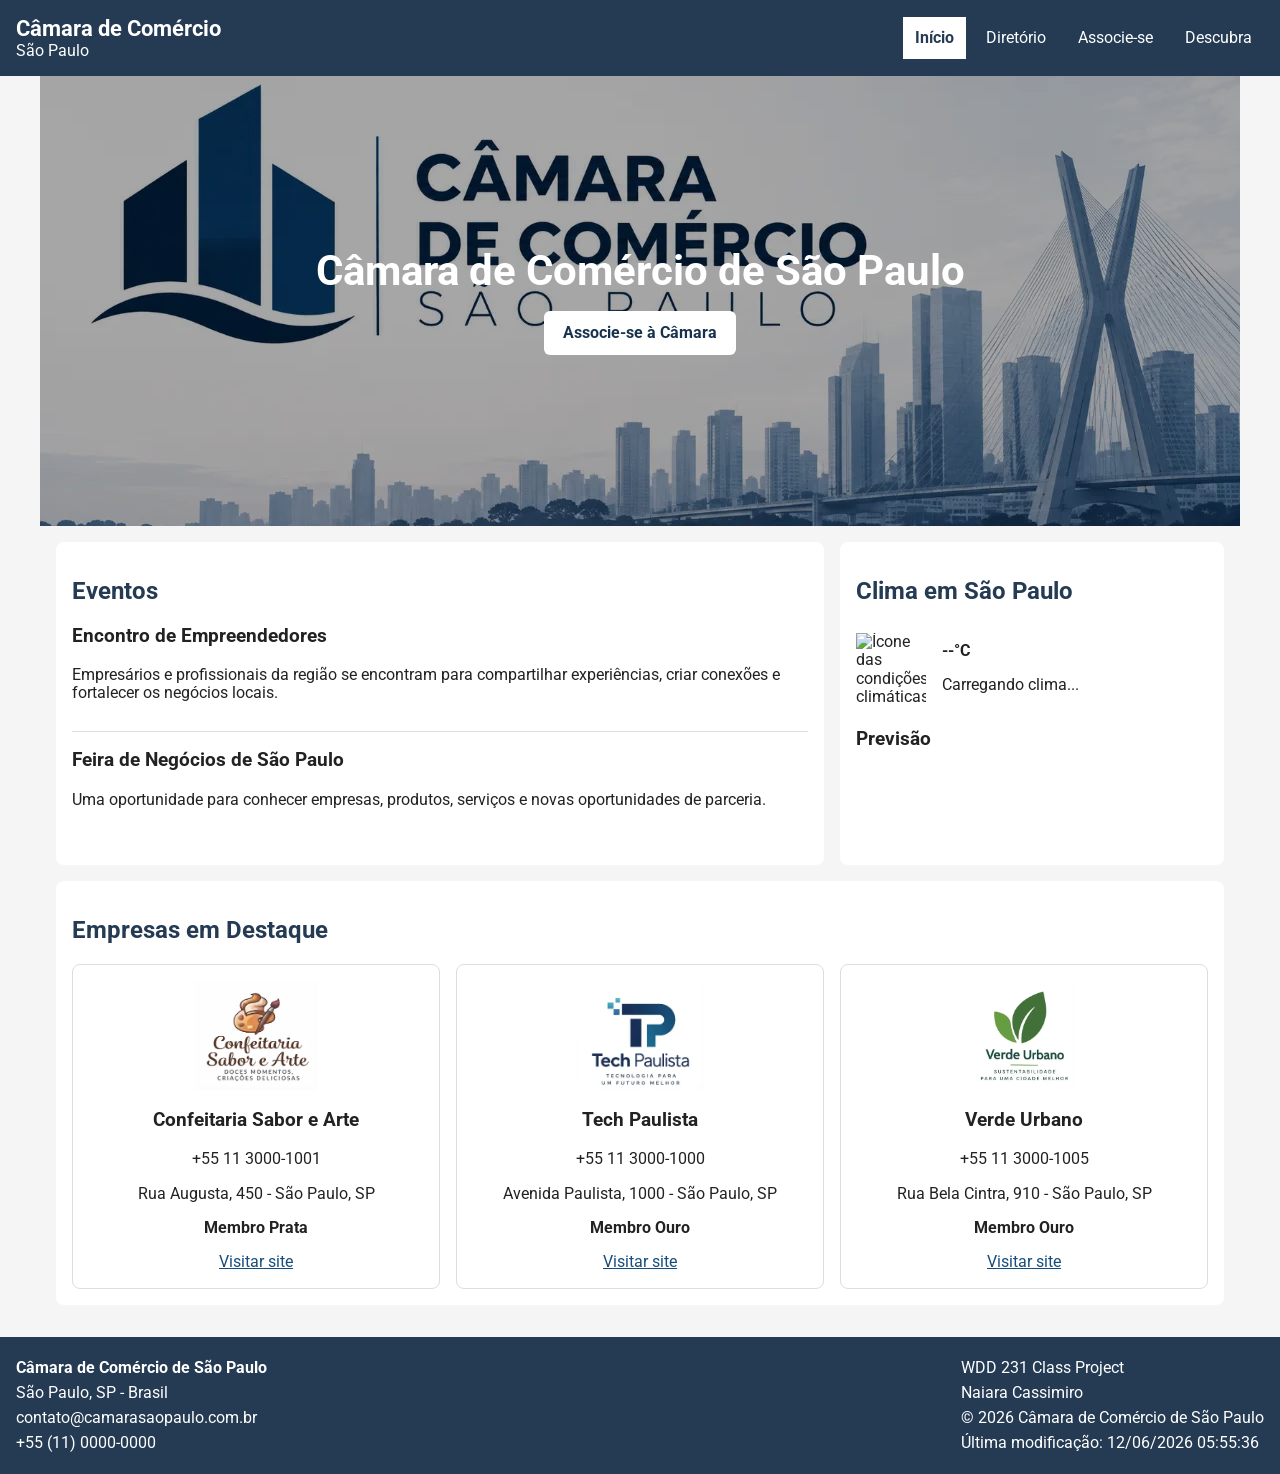
==== camara/index.html @ 370d9447 "Semana 03" ====
<!DOCTYPE html>
<html lang="pt-BR">

<head>
    <meta charset="UTF-8">
    <meta name="viewport" content="width=device-width, initial-scale=1.0">

    <title>Câmara de Comércio de São Paulo</title>

    <meta name="description"
        content="Página inicial da Câmara de Comércio de São Paulo com informações sobre empresas, eventos, clima e oportunidades para a comunidade.">

    <meta name="author" content="Naiara Cassimiro">

    <!-- Favicon -->
    <link rel="icon" href="favicon.ico">

    <!-- Google Fonts -->
    <link rel="preconnect" href="https://fonts.googleapis.com">
    <link rel="preconnect" href="https://fonts.gstatic.com" crossorigin>
    <link href="https://fonts.googleapis.com/css2?family=Roboto:wght@400;500;700&display=swap" rel="stylesheet">

    <!-- CSS -->
    <link rel="stylesheet" href="../estilos/normalize.css">
    <link rel="stylesheet" href="estilos/home.css">

    <!-- Open Graph -->
    <meta property="og:title" content="Câmara de Comércio de São Paulo">
    <meta property="og:description"
        content="Conheça empresas, eventos e oportunidades da Câmara de Comércio de São Paulo.">
    <meta property="og:type" content="website">
    <meta property="og:image" content="https://naiara-cassimiro.github.io/wdd231/camara/imagens/chamber-social.webp">
    <meta property="og:url" content="https://naiara-cassimiro.github.io/wdd231/camara/index.html">

    <!-- JavaScript -->
    <script src="scripts/navigation.js" defer></script>
    <script src="scripts/date.js" defer></script>
    <script src="scripts/home.js" type="module"></script>
</head>

<body>

    <header>
        <div class="brand">
            <span class="brand-name">Câmara de Comércio</span>
            <span class="brand-city">São Paulo</span>
        </div>

        <button id="menu" aria-label="Abrir menu de navegação"></button>

        <nav id="navigation">
            <ul>
                <li>
                    <a href="index.html" class="active">Início</a>
                </li>
                <li>
                    <a href="diretorio.html">Diretório</a>
                </li>
                <li>
                    <a href="join.html">Associe-se</a>
                </li>
                <li>
                    <a href="discover.html">Descubra</a>
                </li>
            </ul>
        </nav>
    </header>

    <main>

        <!-- HERO -->
        <section class="hero">

            <img src="imagens/chamber-social.webp" alt="Câmara de Comércio de São Paulo">

            <div class="hero-content">
                <h1>Câmara de Comércio de São Paulo</h1>

                <a href="join.html" class="cta-button">
                    Associe-se à Câmara
                </a>
            </div>

        </section>

        <!-- EVENTOS E CLIMA -->
        <section class="home-content">

            <!-- EVENTOS -->
            <section class="events">

                <h2>Eventos</h2>

                <article>
                    <h3>Encontro de Empreendedores</h3>

                    <p>
                        Empresários e profissionais da região se encontram
                        para compartilhar experiências, criar conexões e
                        fortalecer os negócios locais.
                    </p>
                </article>

                <article>
                    <h3>Feira de Negócios de São Paulo</h3>

                    <p>
                        Uma oportunidade para conhecer empresas, produtos,
                        serviços e novas oportunidades de parceria.
                    </p>
                </article>

            </section>

            <!-- CLIMA -->
            <section class="weather">

                <h2>Clima em São Paulo</h2>

                <div class="current-weather">

                    <img id="weather-icon" src="https://openweathermap.org/img/wn/01d@2x.png"
                        alt="Ícone das condições climáticas" width="70" height="70">

                    <div>
                        <p>
                            <strong>
                                <span id="current-temp">--</span>°C
                            </strong>
                        </p>

                        <p id="weather-description">
                            Carregando clima...
                        </p>
                    </div>

                </div>

                <div class="forecast">

                    <h3>Previsão</h3>

                    <div id="forecast-container">
                    </div>

                </div>

            </section>

        </section>

        <!-- EMPRESAS EM DESTAQUE -->
        <section class="spotlights">

            <h2>Empresas em Destaque</h2>

            <div id="spotlight-container">
            </div>

        </section>

    </main>

    <footer>

        <div class="contact-info">
            <p>
                <strong>Câmara de Comércio de São Paulo</strong>
            </p>

            <p>São Paulo, SP - Brasil</p>

            <p>contato@camarasaopaulo.com.br</p>

            <p>+55 (11) 0000-0000</p>
        </div>

        <div class="developer-info">

            <p>WDD 231 Class Project</p>

            <p>Naiara Cassimiro</p>

            <p>
                &copy;
                <span id="currentyear"></span>
                Câmara de Comércio de São Paulo
            </p>

            <p id="lastModified"></p>

        </div>

    </footer>

</body>

</html>
---- camara/estilos/home.css ----
* {
    box-sizing: border-box;
}

body {
    margin: 0;
    font-family: "Roboto", sans-serif;
    background-color: #f5f5f5;
    color: #222;
}

/* HEADER */

header {
    background-color: #243b53;
    color: white;
    padding: 1rem;
}

.brand {
    display: flex;
    flex-direction: column;
}

.brand-name {
    font-size: 1.4rem;
    font-weight: 700;
}

.brand-city {
    font-size: 1rem;
}

#menu {
    background: none;
    border: none;
    color: white;
    font-size: 2rem;
    cursor: pointer;
}

#menu::before {
    content: "☰";
}

#menu.open::before {
    content: "✕";
}

#navigation {
    display: none;
}

#navigation.open {
    display: block;
}

#navigation ul {
    list-style: none;
    padding: 0;
    margin: 1rem 0 0;
}

#navigation a {
    display: block;
    color: white;
    text-decoration: none;
    padding: 0.75rem;
}

/* Wayfinding */
#navigation a.active {
    background-color: white;
    color: #243b53;
    font-weight: 700;
}

/* MAIN */

main {
    max-width: 1200px;
    margin: 0 auto;
}

/* HERO */

.hero {
    position: relative;
}

.hero>img {
    display: block;
    width: 100%;
    height: 350px;
    object-fit: cover;
}

.hero-content {
    position: absolute;
    inset: 0;
    display: flex;
    flex-direction: column;
    justify-content: center;
    align-items: center;
    text-align: center;
    padding: 1rem;
    background-color: rgba(0, 0, 0, 0.35);
}

.hero-content h1 {
    color: white;
    font-size: 2rem;
    margin: 0 0 1rem;
}

.cta-button {
    display: inline-block;
    background-color: #ffffff;
    color: #17324d;
    padding: 0.8rem 1.2rem;
    border-radius: 6px;
    text-decoration: none;
    font-weight: 700;
}

.cta-button:hover {
    background-color: #e8edf2;
}

/* EVENTOS E CLIMA */

.home-content {
    display: grid;
    grid-template-columns: 1fr;
    gap: 1rem;
    padding: 1rem;
}

.events,
.weather,
.spotlights {
    background-color: white;
    padding: 1rem;
    border-radius: 8px;
}

.events h2,
.weather h2,
.spotlights h2 {
    color: #243b53;
}

.events article {
    border-bottom: 1px solid #ddd;
    padding-bottom: 0.75rem;
    margin-bottom: 0.75rem;
}

.events article:last-child {
    border-bottom: none;
}

.current-weather {
    display: flex;
    align-items: center;
    gap: 1rem;
}

.current-weather img {
    width: 70px;
    height: 70px;
}

.forecast {
    margin-top: 1rem;
}

#forecast-container {
    display: grid;
    gap: 0.5rem;
}

/* EMPRESAS EM DESTAQUE */

.spotlights {
    margin: 0 1rem 1rem;
}

#spotlight-container {
    display: grid;
    grid-template-columns: 1fr;
    gap: 1rem;
}

.spotlight-card {
    border: 1px solid #ddd;
    border-radius: 8px;
    padding: 1rem;
    text-align: center;
}

.spotlight-card img {
    display: block;
    width: 100%;
    max-width: 160px;
    height: 110px;
    object-fit: contain;
    margin: 0 auto 1rem;
}

.spotlight-card a {
    color: #174d7c;
}

/* FOOTER */

footer {
    background-color: #243b53;
    color: white;
    padding: 1rem;
    margin-top: 2rem;
}

footer p {
    margin: 0.4rem 0;
}

/* DESKTOP */

@media screen and (min-width: 768px) {

    header {
        display: flex;
        justify-content: space-between;
        align-items: center;
    }

    #menu {
        display: none;
    }

    #navigation {
        display: block;
    }

    #navigation ul {
        display: flex;
        gap: 0.5rem;
        margin: 0;
    }

    .hero>img {
        height: 450px;
    }

    .hero-content h1 {
        font-size: 2.6rem;
    }

    .home-content {
        grid-template-columns: 2fr 1fr;
    }

    #spotlight-container {
        grid-template-columns: repeat(3, 1fr);
    }

    footer {
        display: flex;
        justify-content: space-between;
        gap: 2rem;
    }
}
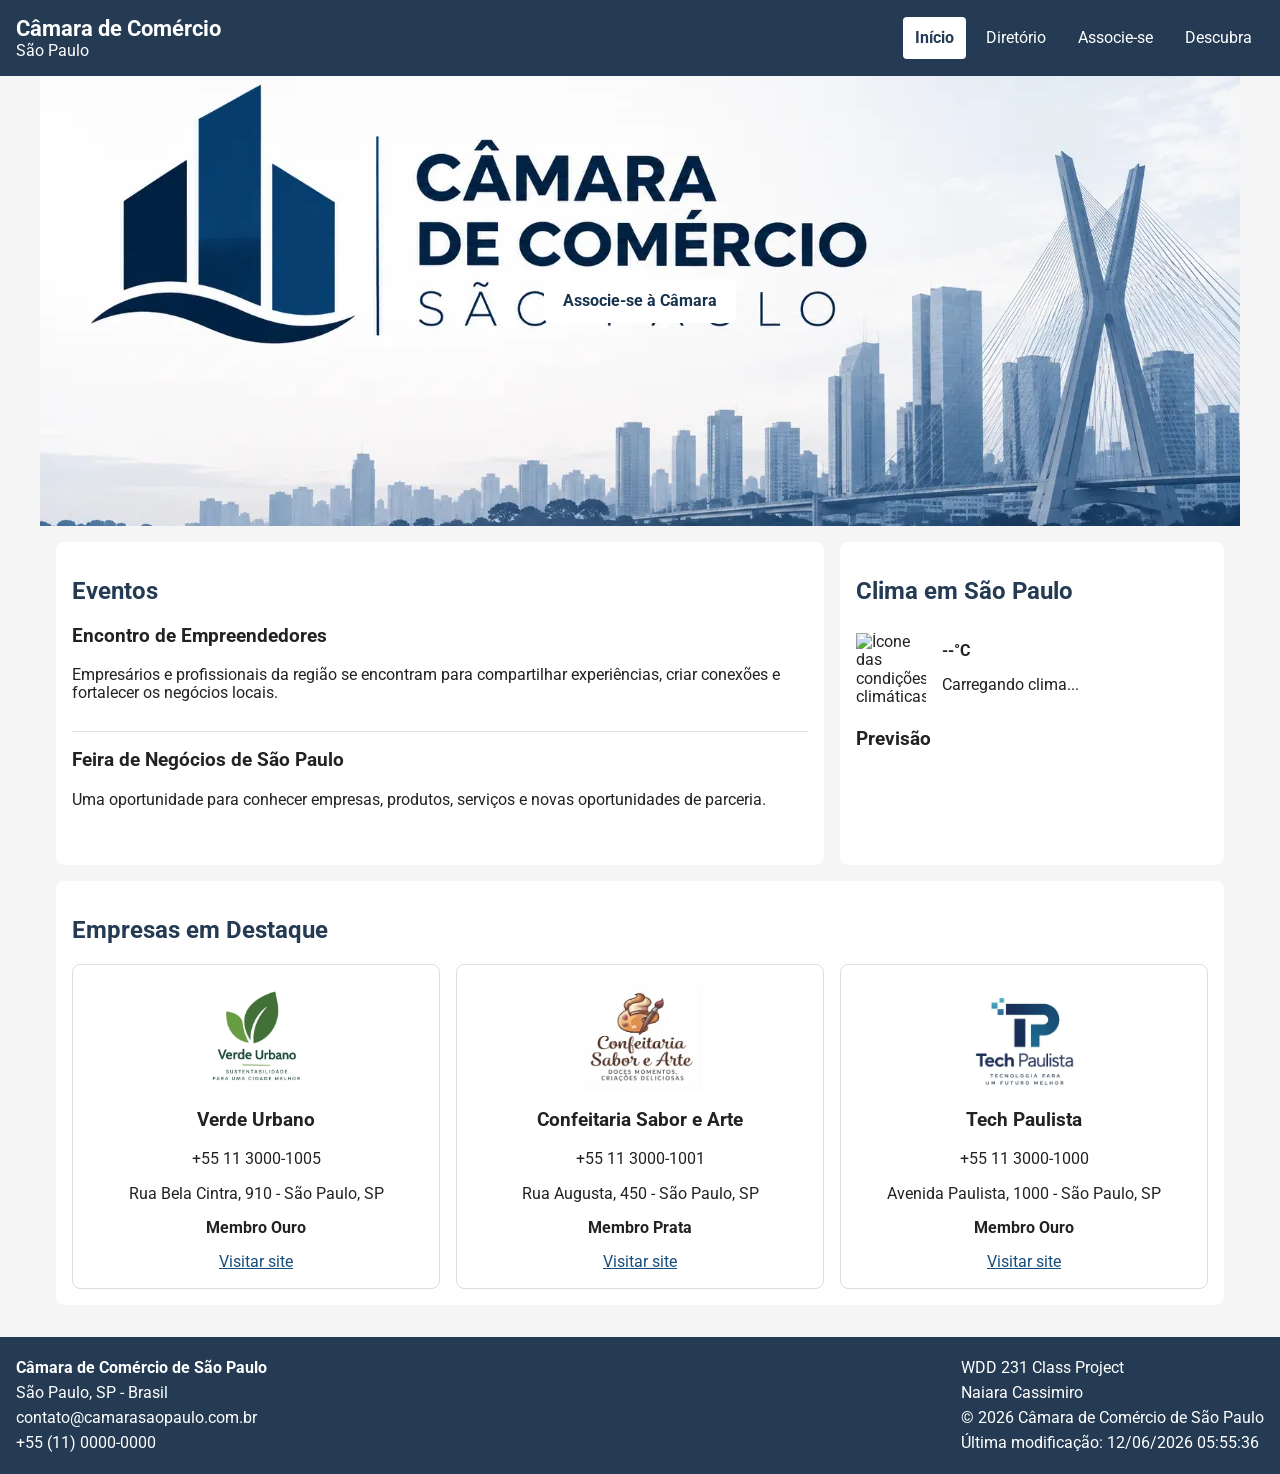
==== commit a57a2af1: "Add chamber join and thank you pages" ====
--- a/camara/index.html
+++ b/camara/index.html
@@ -57,7 +57,7 @@
                     <a href="diretorio.html">Diretório</a>
                 </li>
                 <li>
-                    <a href="join.html">Associe-se</a>
+                    <a href="associacao.html">Associe-se</a>
                 </li>
                 <li>
                     <a href="discover.html">Descubra</a>
@@ -76,7 +76,7 @@
             <div class="hero-content">
                 <h1>Câmara de Comércio de São Paulo</h1>
 
-                <a href="join.html" class="cta-button">
+                <a href="associacao.html" class="cta-button">
                     Associe-se à Câmara
                 </a>
             </div>
--- a/camara/estilos/home.css
+++ b/camara/estilos/home.css
@@ -9,7 +9,9 @@
     color: #222;
 }
 
-/* HEADER */
+/* =========================
+   HEADER
+========================= */
 
 header {
     background-color: #243b53;
@@ -66,23 +68,29 @@
     color: white;
     text-decoration: none;
     padding: 0.75rem;
+    border-radius: 4px;
 }
 
 /* Wayfinding */
+
 #navigation a.active {
     background-color: white;
     color: #243b53;
     font-weight: 700;
 }
 
-/* MAIN */
+/* =========================
+   MAIN
+========================= */
 
 main {
     max-width: 1200px;
     margin: 0 auto;
 }
 
-/* HERO */
+/* =========================
+   HERO
+========================= */
 
 .hero {
     position: relative;
@@ -94,23 +102,31 @@
     height: 350px;
     object-fit: cover;
 }
+
+/* Sobreposição usada apenas para posicionar o botão */
 
 .hero-content {
     position: absolute;
     inset: 0;
     display: flex;
-    flex-direction: column;
     justify-content: center;
     align-items: center;
-    text-align: center;
-    padding: 1rem;
-    background-color: rgba(0, 0, 0, 0.35);
-}
+    padding: 1rem;
+}
+
+/* Mantém o H1 acessível sem duplicar visualmente
+   o título que já aparece na imagem */
 
 .hero-content h1 {
-    color: white;
-    font-size: 2rem;
-    margin: 0 0 1rem;
+    position: absolute;
+    width: 1px;
+    height: 1px;
+    padding: 0;
+    margin: -1px;
+    overflow: hidden;
+    clip: rect(0, 0, 0, 0);
+    white-space: nowrap;
+    border: 0;
 }
 
 .cta-button {
@@ -127,7 +143,9 @@
     background-color: #e8edf2;
 }
 
-/* EVENTOS E CLIMA */
+/* =========================
+   EVENTOS E CLIMA
+========================= */
 
 .home-content {
     display: grid;
@@ -180,7 +198,9 @@
     gap: 0.5rem;
 }
 
-/* EMPRESAS EM DESTAQUE */
+/* =========================
+   EMPRESAS EM DESTAQUE
+========================= */
 
 .spotlights {
     margin: 0 1rem 1rem;
@@ -212,7 +232,9 @@
     color: #174d7c;
 }
 
-/* FOOTER */
+/* =========================
+   FOOTER
+========================= */
 
 footer {
     background-color: #243b53;
@@ -225,7 +247,9 @@
     margin: 0.4rem 0;
 }
 
-/* DESKTOP */
+/* =========================
+   DESKTOP
+========================= */
 
 @media screen and (min-width: 768px) {
 
@@ -253,10 +277,6 @@
         height: 450px;
     }
 
-    .hero-content h1 {
-        font-size: 2.6rem;
-    }
-
     .home-content {
         grid-template-columns: 2fr 1fr;
     }
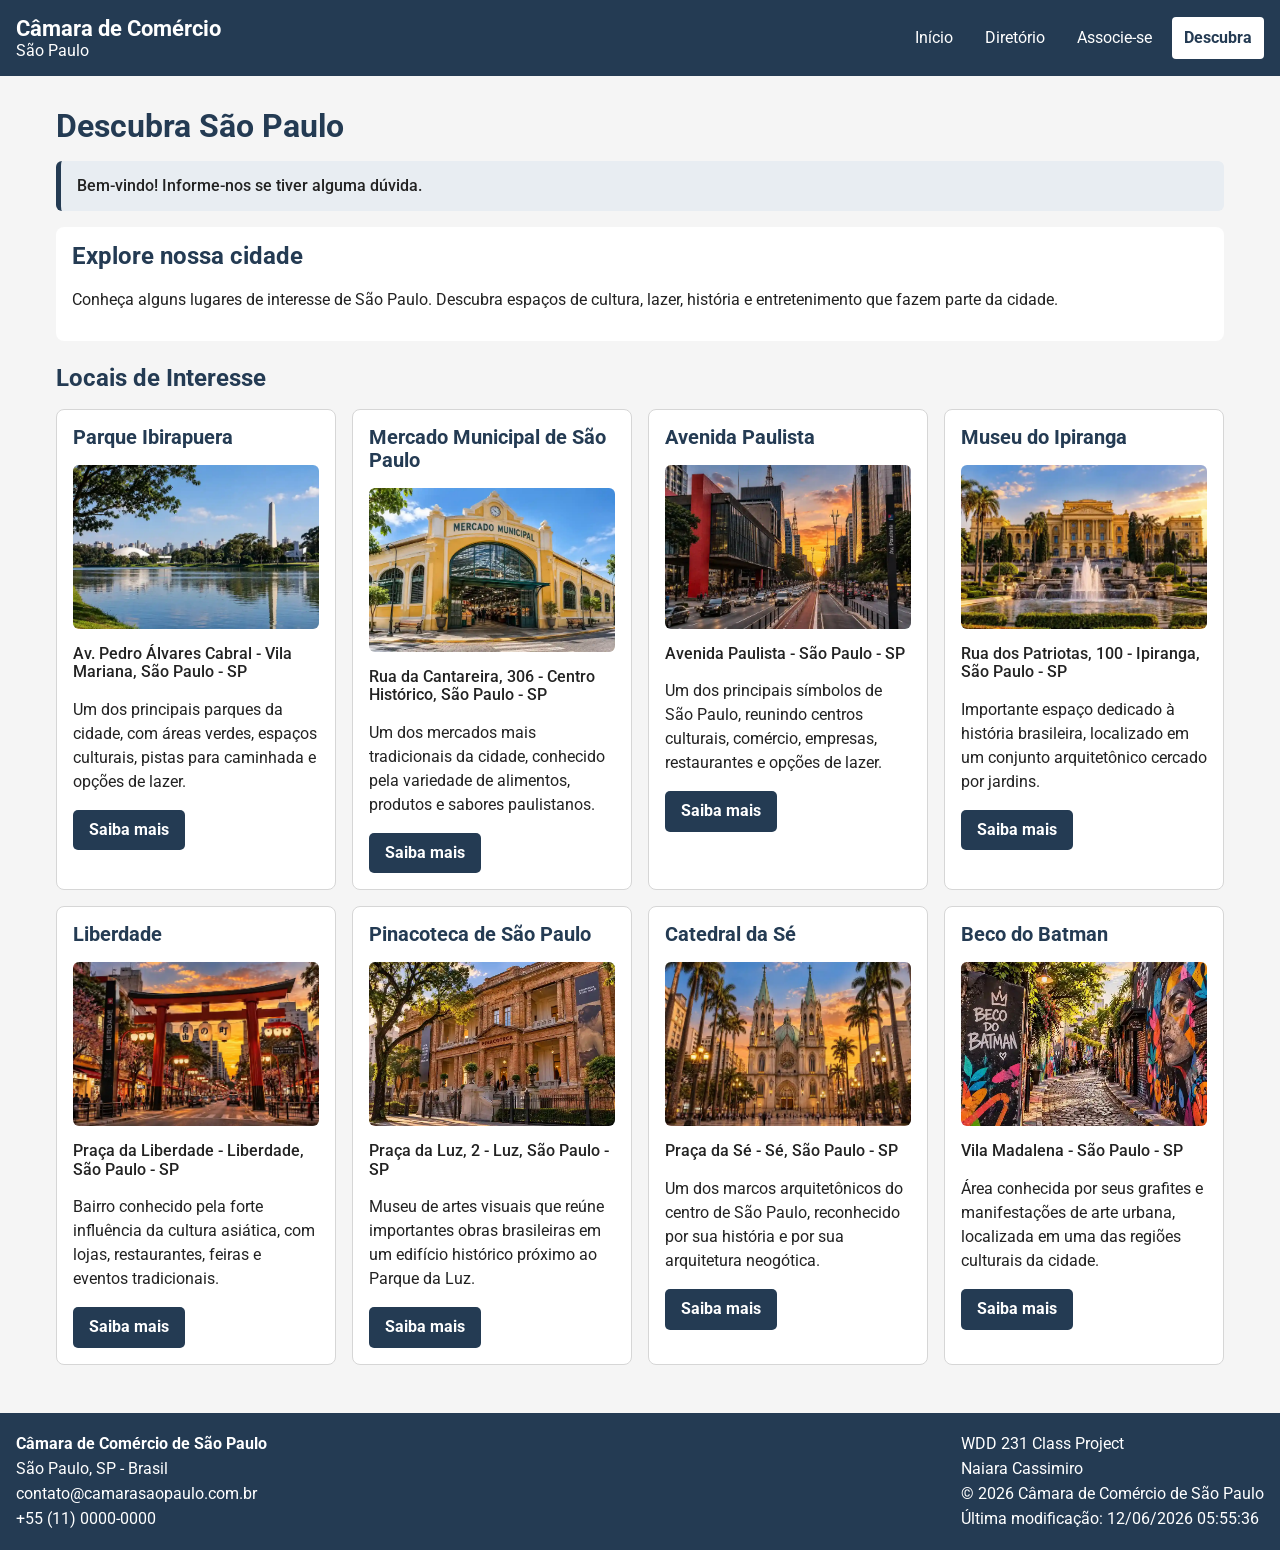
==== commit 1a374092: "Semana 05" ====
--- a/camara/index.html
+++ b/camara/index.html
@@ -5,10 +5,10 @@
     <meta charset="UTF-8">
     <meta name="viewport" content="width=device-width, initial-scale=1.0">
 
-    <title>Câmara de Comércio de São Paulo</title>
+    <title>Descubra São Paulo | Câmara de Comércio</title>
 
     <meta name="description"
-        content="Página inicial da Câmara de Comércio de São Paulo com informações sobre empresas, eventos, clima e oportunidades para a comunidade.">
+        content="Descubra locais de interesse, cultura, lazer e oportunidades em São Paulo com a Câmara de Comércio de São Paulo.">
 
     <meta name="author" content="Naiara Cassimiro">
 
@@ -22,20 +22,19 @@
 
     <!-- CSS -->
     <link rel="stylesheet" href="../estilos/normalize.css">
-    <link rel="stylesheet" href="estilos/home.css">
+    <link rel="stylesheet" href="estilos/sobre.css">
 
     <!-- Open Graph -->
-    <meta property="og:title" content="Câmara de Comércio de São Paulo">
-    <meta property="og:description"
-        content="Conheça empresas, eventos e oportunidades da Câmara de Comércio de São Paulo.">
+    <meta property="og:title" content="Descubra São Paulo | Câmara de Comércio">
+    <meta property="og:description" content="Conheça locais de interesse, cultura e lazer na cidade de São Paulo.">
     <meta property="og:type" content="website">
     <meta property="og:image" content="https://naiara-cassimiro.github.io/wdd231/camara/imagens/chamber-social.webp">
-    <meta property="og:url" content="https://naiara-cassimiro.github.io/wdd231/camara/index.html">
+    <meta property="og:url" content="https://naiara-cassimiro.github.io/wdd231/camara/sobre.html">
 
     <!-- JavaScript -->
     <script src="scripts/navigation.js" defer></script>
     <script src="scripts/date.js" defer></script>
-    <script src="scripts/home.js" type="module"></script>
+    <script src="scripts/sobre.js" type="module"></script>
 </head>
 
 <body>
@@ -51,7 +50,7 @@
         <nav id="navigation">
             <ul>
                 <li>
-                    <a href="index.html" class="active">Início</a>
+                    <a href="index.html">Início</a>
                 </li>
                 <li>
                     <a href="diretorio.html">Diretório</a>
@@ -60,7 +59,7 @@
                     <a href="associacao.html">Associe-se</a>
                 </li>
                 <li>
-                    <a href="discover.html">Descubra</a>
+                    <a href="sobre.html" class="active">Descubra</a>
                 </li>
             </ul>
         </nav>
@@ -68,95 +67,26 @@
 
     <main>
 
-        <!-- HERO -->
-        <section class="hero">
+        <h1>Descubra São Paulo</h1>
 
-            <img src="imagens/chamber-social.webp" alt="Câmara de Comércio de São Paulo">
+        <aside id="visit-message" class="visit-message">
+        </aside>
 
-            <div class="hero-content">
-                <h1>Câmara de Comércio de São Paulo</h1>
+        <section class="discover-intro">
+            <h2>Explore nossa cidade</h2>
 
-                <a href="associacao.html" class="cta-button">
-                    Associe-se à Câmara
-                </a>
-            </div>
-
+            <p>
+                Conheça alguns lugares de interesse de São Paulo.
+                Descubra espaços de cultura, lazer, história e
+                entretenimento que fazem parte da cidade.
+            </p>
         </section>
 
-        <!-- EVENTOS E CLIMA -->
-        <section class="home-content">
+        <section class="discover">
+            <h2>Locais de Interesse</h2>
 
-            <!-- EVENTOS -->
-            <section class="events">
-
-                <h2>Eventos</h2>
-
-                <article>
-                    <h3>Encontro de Empreendedores</h3>
-
-                    <p>
-                        Empresários e profissionais da região se encontram
-                        para compartilhar experiências, criar conexões e
-                        fortalecer os negócios locais.
-                    </p>
-                </article>
-
-                <article>
-                    <h3>Feira de Negócios de São Paulo</h3>
-
-                    <p>
-                        Uma oportunidade para conhecer empresas, produtos,
-                        serviços e novas oportunidades de parceria.
-                    </p>
-                </article>
-
-            </section>
-
-            <!-- CLIMA -->
-            <section class="weather">
-
-                <h2>Clima em São Paulo</h2>
-
-                <div class="current-weather">
-
-                    <img id="weather-icon" src="https://openweathermap.org/img/wn/01d@2x.png"
-                        alt="Ícone das condições climáticas" width="70" height="70">
-
-                    <div>
-                        <p>
-                            <strong>
-                                <span id="current-temp">--</span>°C
-                            </strong>
-                        </p>
-
-                        <p id="weather-description">
-                            Carregando clima...
-                        </p>
-                    </div>
-
-                </div>
-
-                <div class="forecast">
-
-                    <h3>Previsão</h3>
-
-                    <div id="forecast-container">
-                    </div>
-
-                </div>
-
-            </section>
-
-        </section>
-
-        <!-- EMPRESAS EM DESTAQUE -->
-        <section class="spotlights">
-
-            <h2>Empresas em Destaque</h2>
-
-            <div id="spotlight-container">
+            <div id="places-container" class="places-container">
             </div>
-
         </section>
 
     </main>
--- a/camara/estilos/sobre.css
+++ b/camara/estilos/sobre.css
@@ -0,0 +1,366 @@
+* {
+    box-sizing: border-box;
+}
+
+body {
+    margin: 0;
+    font-family: "Roboto", sans-serif;
+    background-color: #f5f5f5;
+    color: #222;
+}
+
+/* =========================
+   HEADER
+========================= */
+
+header {
+    background-color: #243b53;
+    color: white;
+    padding: 1rem;
+}
+
+.brand {
+    display: flex;
+    flex-direction: column;
+}
+
+.brand-name {
+    font-size: 1.4rem;
+    font-weight: 700;
+}
+
+.brand-city {
+    font-size: 1rem;
+}
+
+#menu {
+    background: none;
+    border: none;
+    color: white;
+    font-size: 2rem;
+    cursor: pointer;
+}
+
+#menu::before {
+    content: "\2630";
+}
+
+#menu.open::before {
+    content: "\2715";
+}
+
+#navigation {
+    display: none;
+}
+
+#navigation.open {
+    display: block;
+}
+
+#navigation ul {
+    list-style: none;
+    padding: 0;
+    margin: 1rem 0 0;
+}
+
+#navigation a {
+    display: block;
+    color: white;
+    text-decoration: none;
+    padding: 0.75rem;
+    border-radius: 4px;
+}
+
+#navigation a:hover {
+    background-color: #3c5873;
+}
+
+#navigation a.active {
+    background-color: white;
+    color: #243b53;
+    font-weight: 700;
+}
+
+/* =========================
+   MAIN
+========================= */
+
+main {
+    width: min(1200px, 100%);
+    margin: 0 auto;
+    padding: 1rem;
+}
+
+h1,
+h2 {
+    color: #243b53;
+}
+
+h1 {
+    margin: 1rem 0;
+}
+
+/* =========================
+   MENSAGEM DE VISITA
+========================= */
+
+.visit-message {
+    margin: 1rem 0;
+    padding: 1rem;
+    background-color: #e8edf2;
+    border-left: 5px solid #243b53;
+    border-radius: 6px;
+    font-weight: 500;
+}
+
+/* =========================
+   INTRODUÇÃO
+========================= */
+
+.discover-intro {
+    margin-bottom: 1.5rem;
+    padding: 1rem;
+    background-color: white;
+    border-radius: 8px;
+}
+
+.discover-intro h2 {
+    margin-top: 0;
+}
+
+/* =========================
+   LOCAIS DE INTERESSE
+========================= */
+
+.discover>h2 {
+    margin-bottom: 1rem;
+}
+
+.places-container {
+    display: grid;
+    gap: 1rem;
+}
+
+/* Cada card recebe sua própria área nomeada */
+
+.place-card:nth-child(1) {
+    grid-area: card1;
+}
+
+.place-card:nth-child(2) {
+    grid-area: card2;
+}
+
+.place-card:nth-child(3) {
+    grid-area: card3;
+}
+
+.place-card:nth-child(4) {
+    grid-area: card4;
+}
+
+.place-card:nth-child(5) {
+    grid-area: card5;
+}
+
+.place-card:nth-child(6) {
+    grid-area: card6;
+}
+
+.place-card:nth-child(7) {
+    grid-area: card7;
+}
+
+.place-card:nth-child(8) {
+    grid-area: card8;
+}
+
+.place-card {
+    overflow: hidden;
+    background-color: white;
+    border: 1px solid #d6d6d6;
+    border-radius: 8px;
+}
+
+.place-card h2 {
+    margin: 0;
+    padding: 1rem 1rem 0;
+    font-size: 1.25rem;
+}
+
+.place-card figure {
+    margin: 0;
+    padding: 1rem;
+}
+
+.place-card img {
+    display: block;
+    width: 100%;
+    height: auto;
+    aspect-ratio: 3 / 2;
+    object-fit: cover;
+    border-radius: 6px;
+}
+
+.place-card address {
+    padding: 0 1rem;
+    font-style: normal;
+    font-weight: 500;
+}
+
+.place-card p {
+    padding: 0 1rem;
+    line-height: 1.5;
+}
+
+.place-card button {
+    margin: 0 1rem 1rem;
+    padding: 0.7rem 1rem;
+    border: none;
+    border-radius: 5px;
+    background-color: #243b53;
+    color: white;
+    font-family: inherit;
+    font-weight: 700;
+    cursor: pointer;
+}
+
+.place-card button:hover,
+.place-card button:focus {
+    background-color: #3c5873;
+}
+
+/* =========================
+   MOBILE
+   320px até 640px
+========================= */
+
+@media screen and (max-width: 640px) {
+
+    .places-container {
+        grid-template-columns: 1fr;
+
+        grid-template-areas:
+            "card1"
+            "card2"
+            "card3"
+            "card4"
+            "card5"
+            "card6"
+            "card7"
+            "card8";
+    }
+}
+
+/* =========================
+   TABLET
+   641px até 1024px
+========================= */
+
+@media screen and (min-width: 641px) and (max-width: 1024px) {
+
+    header {
+        display: flex;
+        justify-content: space-between;
+        align-items: center;
+    }
+
+    #menu {
+        display: none;
+    }
+
+    #navigation {
+        display: block;
+    }
+
+    #navigation ul {
+        display: flex;
+        gap: 0.5rem;
+        margin: 0;
+    }
+
+    .places-container {
+        grid-template-columns: repeat(2, 1fr);
+
+        grid-template-areas:
+            "card1 card2"
+            "card3 card4"
+            "card5 card6"
+            "card7 card8";
+    }
+
+    footer {
+        display: flex;
+        justify-content: space-between;
+        gap: 2rem;
+    }
+}
+
+/* =========================
+   DESKTOP
+   1025px ou mais
+========================= */
+
+@media screen and (min-width: 1025px) {
+
+    header {
+        display: flex;
+        justify-content: space-between;
+        align-items: center;
+    }
+
+    #menu {
+        display: none;
+    }
+
+    #navigation {
+        display: block;
+    }
+
+    #navigation ul {
+        display: flex;
+        gap: 0.5rem;
+        margin: 0;
+    }
+
+    .places-container {
+        grid-template-columns: repeat(4, 1fr);
+
+        grid-template-areas:
+            "card1 card2 card3 card4"
+            "card5 card6 card7 card8";
+    }
+
+    /* Efeito somente em telas maiores */
+
+    .place-card img {
+        transition: transform 0.3s ease,
+            filter 0.3s ease;
+    }
+
+    .place-card img:hover {
+        transform: scale(1.04);
+        filter: brightness(0.9);
+    }
+
+    footer {
+        display: flex;
+        justify-content: space-between;
+        gap: 2rem;
+    }
+}
+
+/* =========================
+   FOOTER
+========================= */
+
+footer {
+    background-color: #243b53;
+    color: white;
+    padding: 1rem;
+    margin-top: 2rem;
+}
+
+footer p {
+    margin: 0.4rem 0;
+}
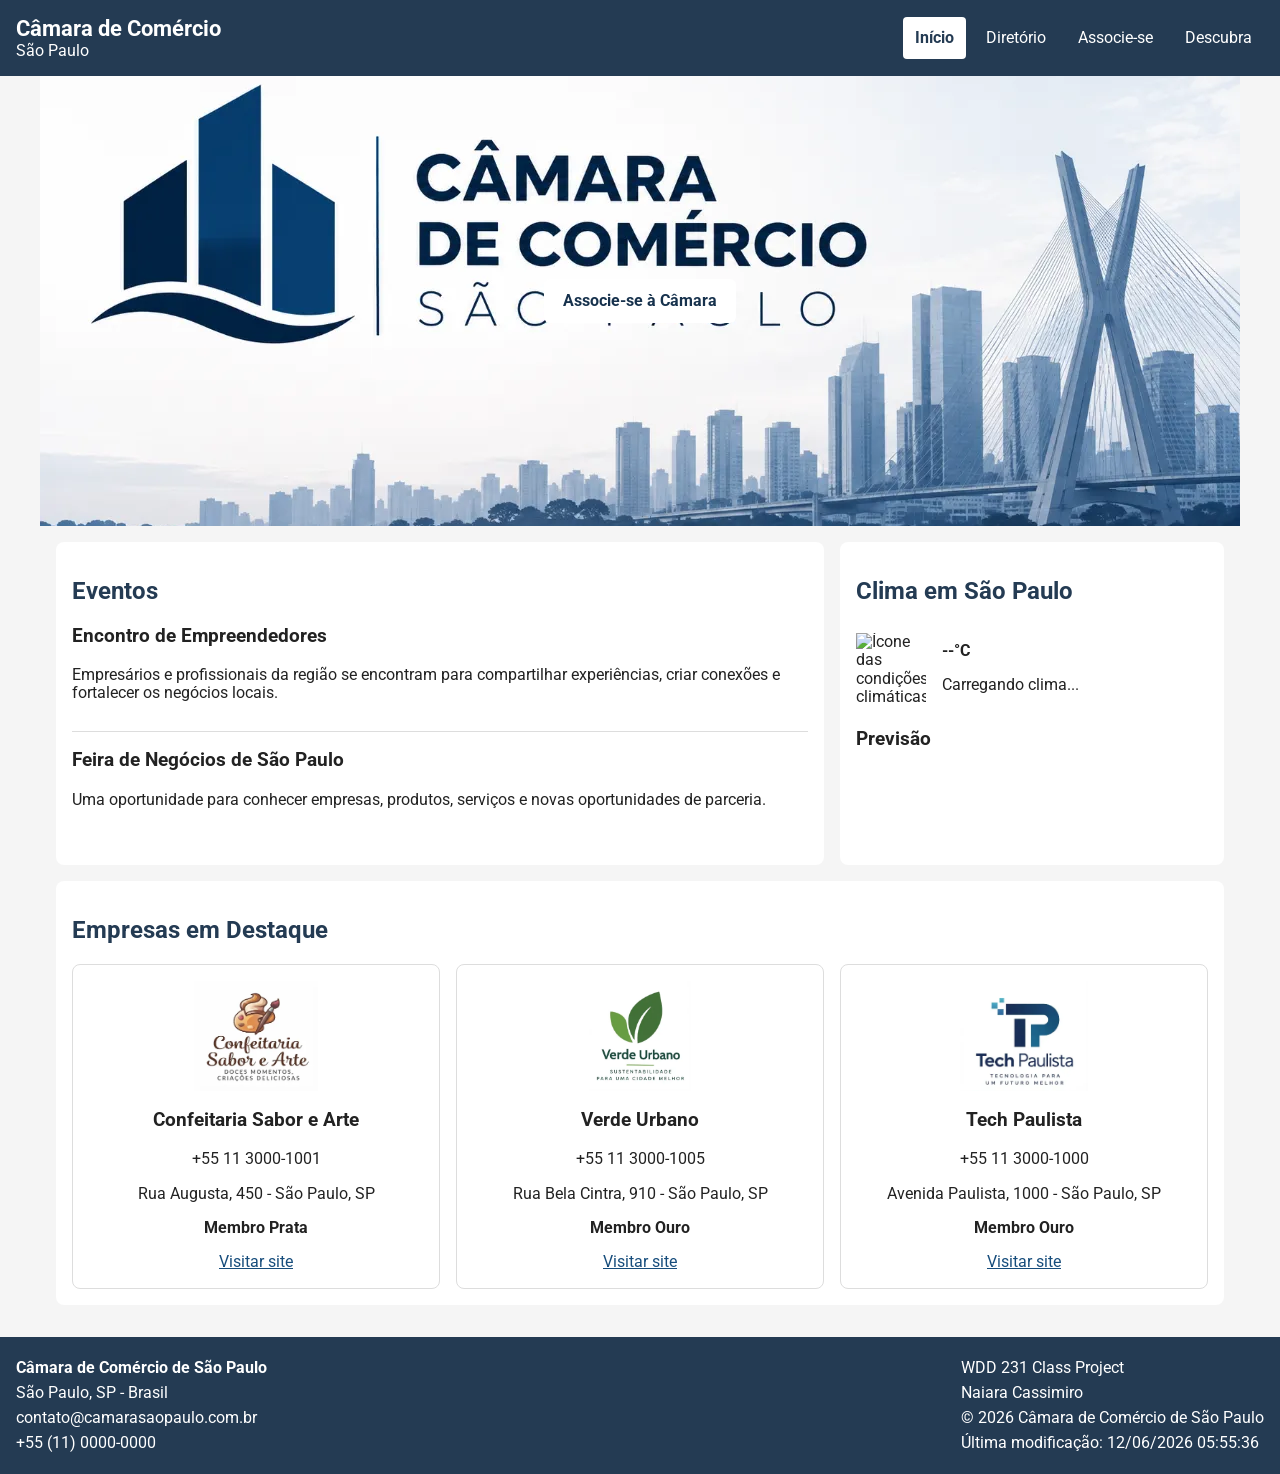
==== commit cf06fc4b: "Restore chamber home page and fix discover link" ====
--- a/camara/index.html
+++ b/camara/index.html
@@ -5,10 +5,10 @@
     <meta charset="UTF-8">
     <meta name="viewport" content="width=device-width, initial-scale=1.0">
 
-    <title>Descubra São Paulo | Câmara de Comércio</title>
+    <title>Câmara de Comércio de São Paulo</title>
 
     <meta name="description"
-        content="Descubra locais de interesse, cultura, lazer e oportunidades em São Paulo com a Câmara de Comércio de São Paulo.">
+        content="Página inicial da Câmara de Comércio de São Paulo com informações sobre empresas, eventos, clima e oportunidades para a comunidade.">
 
     <meta name="author" content="Naiara Cassimiro">
 
@@ -22,19 +22,20 @@
 
     <!-- CSS -->
     <link rel="stylesheet" href="../estilos/normalize.css">
-    <link rel="stylesheet" href="estilos/sobre.css">
+    <link rel="stylesheet" href="estilos/home.css">
 
     <!-- Open Graph -->
-    <meta property="og:title" content="Descubra São Paulo | Câmara de Comércio">
-    <meta property="og:description" content="Conheça locais de interesse, cultura e lazer na cidade de São Paulo.">
+    <meta property="og:title" content="Câmara de Comércio de São Paulo">
+    <meta property="og:description"
+        content="Conheça empresas, eventos e oportunidades da Câmara de Comércio de São Paulo.">
     <meta property="og:type" content="website">
     <meta property="og:image" content="https://naiara-cassimiro.github.io/wdd231/camara/imagens/chamber-social.webp">
-    <meta property="og:url" content="https://naiara-cassimiro.github.io/wdd231/camara/sobre.html">
+    <meta property="og:url" content="https://naiara-cassimiro.github.io/wdd231/camara/index.html">
 
     <!-- JavaScript -->
     <script src="scripts/navigation.js" defer></script>
     <script src="scripts/date.js" defer></script>
-    <script src="scripts/sobre.js" type="module"></script>
+    <script src="scripts/home.js" type="module"></script>
 </head>
 
 <body>
@@ -50,7 +51,7 @@
         <nav id="navigation">
             <ul>
                 <li>
-                    <a href="index.html">Início</a>
+                    <a href="index.html" class="active">Início</a>
                 </li>
                 <li>
                     <a href="diretorio.html">Diretório</a>
@@ -59,7 +60,7 @@
                     <a href="associacao.html">Associe-se</a>
                 </li>
                 <li>
-                    <a href="sobre.html" class="active">Descubra</a>
+                    <a href="sobre.html">Descubra</a>
                 </li>
             </ul>
         </nav>
@@ -67,26 +68,95 @@
 
     <main>
 
-        <h1>Descubra São Paulo</h1>
+        <!-- HERO -->
+        <section class="hero">
 
-        <aside id="visit-message" class="visit-message">
-        </aside>
+            <img src="imagens/chamber-social.webp" alt="Câmara de Comércio de São Paulo">
 
-        <section class="discover-intro">
-            <h2>Explore nossa cidade</h2>
+            <div class="hero-content">
+                <h1>Câmara de Comércio de São Paulo</h1>
 
-            <p>
-                Conheça alguns lugares de interesse de São Paulo.
-                Descubra espaços de cultura, lazer, história e
-                entretenimento que fazem parte da cidade.
-            </p>
+                <a href="associacao.html" class="cta-button">
+                    Associe-se à Câmara
+                </a>
+            </div>
+
         </section>
 
-        <section class="discover">
-            <h2>Locais de Interesse</h2>
+        <!-- EVENTOS E CLIMA -->
+        <section class="home-content">
 
-            <div id="places-container" class="places-container">
+            <!-- EVENTOS -->
+            <section class="events">
+
+                <h2>Eventos</h2>
+
+                <article>
+                    <h3>Encontro de Empreendedores</h3>
+
+                    <p>
+                        Empresários e profissionais da região se encontram
+                        para compartilhar experiências, criar conexões e
+                        fortalecer os negócios locais.
+                    </p>
+                </article>
+
+                <article>
+                    <h3>Feira de Negócios de São Paulo</h3>
+
+                    <p>
+                        Uma oportunidade para conhecer empresas, produtos,
+                        serviços e novas oportunidades de parceria.
+                    </p>
+                </article>
+
+            </section>
+
+            <!-- CLIMA -->
+            <section class="weather">
+
+                <h2>Clima em São Paulo</h2>
+
+                <div class="current-weather">
+
+                    <img id="weather-icon" src="https://openweathermap.org/img/wn/01d@2x.png"
+                        alt="Ícone das condições climáticas" width="70" height="70">
+
+                    <div>
+                        <p>
+                            <strong>
+                                <span id="current-temp">--</span>°C
+                            </strong>
+                        </p>
+
+                        <p id="weather-description">
+                            Carregando clima...
+                        </p>
+                    </div>
+
+                </div>
+
+                <div class="forecast">
+
+                    <h3>Previsão</h3>
+
+                    <div id="forecast-container">
+                    </div>
+
+                </div>
+
+            </section>
+
+        </section>
+
+        <!-- EMPRESAS EM DESTAQUE -->
+        <section class="spotlights">
+
+            <h2>Empresas em Destaque</h2>
+
+            <div id="spotlight-container">
             </div>
+
         </section>
 
     </main>
--- a/camara/estilos/home.css
+++ b/camara/estilos/home.css
@@ -0,0 +1,293 @@
+* {
+    box-sizing: border-box;
+}
+
+body {
+    margin: 0;
+    font-family: "Roboto", sans-serif;
+    background-color: #f5f5f5;
+    color: #222;
+}
+
+/* =========================
+   HEADER
+========================= */
+
+header {
+    background-color: #243b53;
+    color: white;
+    padding: 1rem;
+}
+
+.brand {
+    display: flex;
+    flex-direction: column;
+}
+
+.brand-name {
+    font-size: 1.4rem;
+    font-weight: 700;
+}
+
+.brand-city {
+    font-size: 1rem;
+}
+
+#menu {
+    background: none;
+    border: none;
+    color: white;
+    font-size: 2rem;
+    cursor: pointer;
+}
+
+#menu::before {
+    content: "☰";
+}
+
+#menu.open::before {
+    content: "✕";
+}
+
+#navigation {
+    display: none;
+}
+
+#navigation.open {
+    display: block;
+}
+
+#navigation ul {
+    list-style: none;
+    padding: 0;
+    margin: 1rem 0 0;
+}
+
+#navigation a {
+    display: block;
+    color: white;
+    text-decoration: none;
+    padding: 0.75rem;
+    border-radius: 4px;
+}
+
+/* Wayfinding */
+
+#navigation a.active {
+    background-color: white;
+    color: #243b53;
+    font-weight: 700;
+}
+
+/* =========================
+   MAIN
+========================= */
+
+main {
+    max-width: 1200px;
+    margin: 0 auto;
+}
+
+/* =========================
+   HERO
+========================= */
+
+.hero {
+    position: relative;
+}
+
+.hero>img {
+    display: block;
+    width: 100%;
+    height: 350px;
+    object-fit: cover;
+}
+
+/* Sobreposição usada apenas para posicionar o botão */
+
+.hero-content {
+    position: absolute;
+    inset: 0;
+    display: flex;
+    justify-content: center;
+    align-items: center;
+    padding: 1rem;
+}
+
+/* Mantém o H1 acessível sem duplicar visualmente
+   o título que já aparece na imagem */
+
+.hero-content h1 {
+    position: absolute;
+    width: 1px;
+    height: 1px;
+    padding: 0;
+    margin: -1px;
+    overflow: hidden;
+    clip: rect(0, 0, 0, 0);
+    white-space: nowrap;
+    border: 0;
+}
+
+.cta-button {
+    display: inline-block;
+    background-color: #ffffff;
+    color: #17324d;
+    padding: 0.8rem 1.2rem;
+    border-radius: 6px;
+    text-decoration: none;
+    font-weight: 700;
+}
+
+.cta-button:hover {
+    background-color: #e8edf2;
+}
+
+/* =========================
+   EVENTOS E CLIMA
+========================= */
+
+.home-content {
+    display: grid;
+    grid-template-columns: 1fr;
+    gap: 1rem;
+    padding: 1rem;
+}
+
+.events,
+.weather,
+.spotlights {
+    background-color: white;
+    padding: 1rem;
+    border-radius: 8px;
+}
+
+.events h2,
+.weather h2,
+.spotlights h2 {
+    color: #243b53;
+}
+
+.events article {
+    border-bottom: 1px solid #ddd;
+    padding-bottom: 0.75rem;
+    margin-bottom: 0.75rem;
+}
+
+.events article:last-child {
+    border-bottom: none;
+}
+
+.current-weather {
+    display: flex;
+    align-items: center;
+    gap: 1rem;
+}
+
+.current-weather img {
+    width: 70px;
+    height: 70px;
+}
+
+.forecast {
+    margin-top: 1rem;
+}
+
+#forecast-container {
+    display: grid;
+    gap: 0.5rem;
+}
+
+/* =========================
+   EMPRESAS EM DESTAQUE
+========================= */
+
+.spotlights {
+    margin: 0 1rem 1rem;
+}
+
+#spotlight-container {
+    display: grid;
+    grid-template-columns: 1fr;
+    gap: 1rem;
+}
+
+.spotlight-card {
+    border: 1px solid #ddd;
+    border-radius: 8px;
+    padding: 1rem;
+    text-align: center;
+}
+
+.spotlight-card img {
+    display: block;
+    width: 100%;
+    max-width: 160px;
+    height: 110px;
+    object-fit: contain;
+    margin: 0 auto 1rem;
+}
+
+.spotlight-card a {
+    color: #174d7c;
+}
+
+/* =========================
+   FOOTER
+========================= */
+
+footer {
+    background-color: #243b53;
+    color: white;
+    padding: 1rem;
+    margin-top: 2rem;
+}
+
+footer p {
+    margin: 0.4rem 0;
+}
+
+/* =========================
+   DESKTOP
+========================= */
+
+@media screen and (min-width: 768px) {
+
+    header {
+        display: flex;
+        justify-content: space-between;
+        align-items: center;
+    }
+
+    #menu {
+        display: none;
+    }
+
+    #navigation {
+        display: block;
+    }
+
+    #navigation ul {
+        display: flex;
+        gap: 0.5rem;
+        margin: 0;
+    }
+
+    .hero>img {
+        height: 450px;
+    }
+
+    .home-content {
+        grid-template-columns: 2fr 1fr;
+    }
+
+    #spotlight-container {
+        grid-template-columns: repeat(3, 1fr);
+    }
+
+    footer {
+        display: flex;
+        justify-content: space-between;
+        gap: 2rem;
+    }
+}
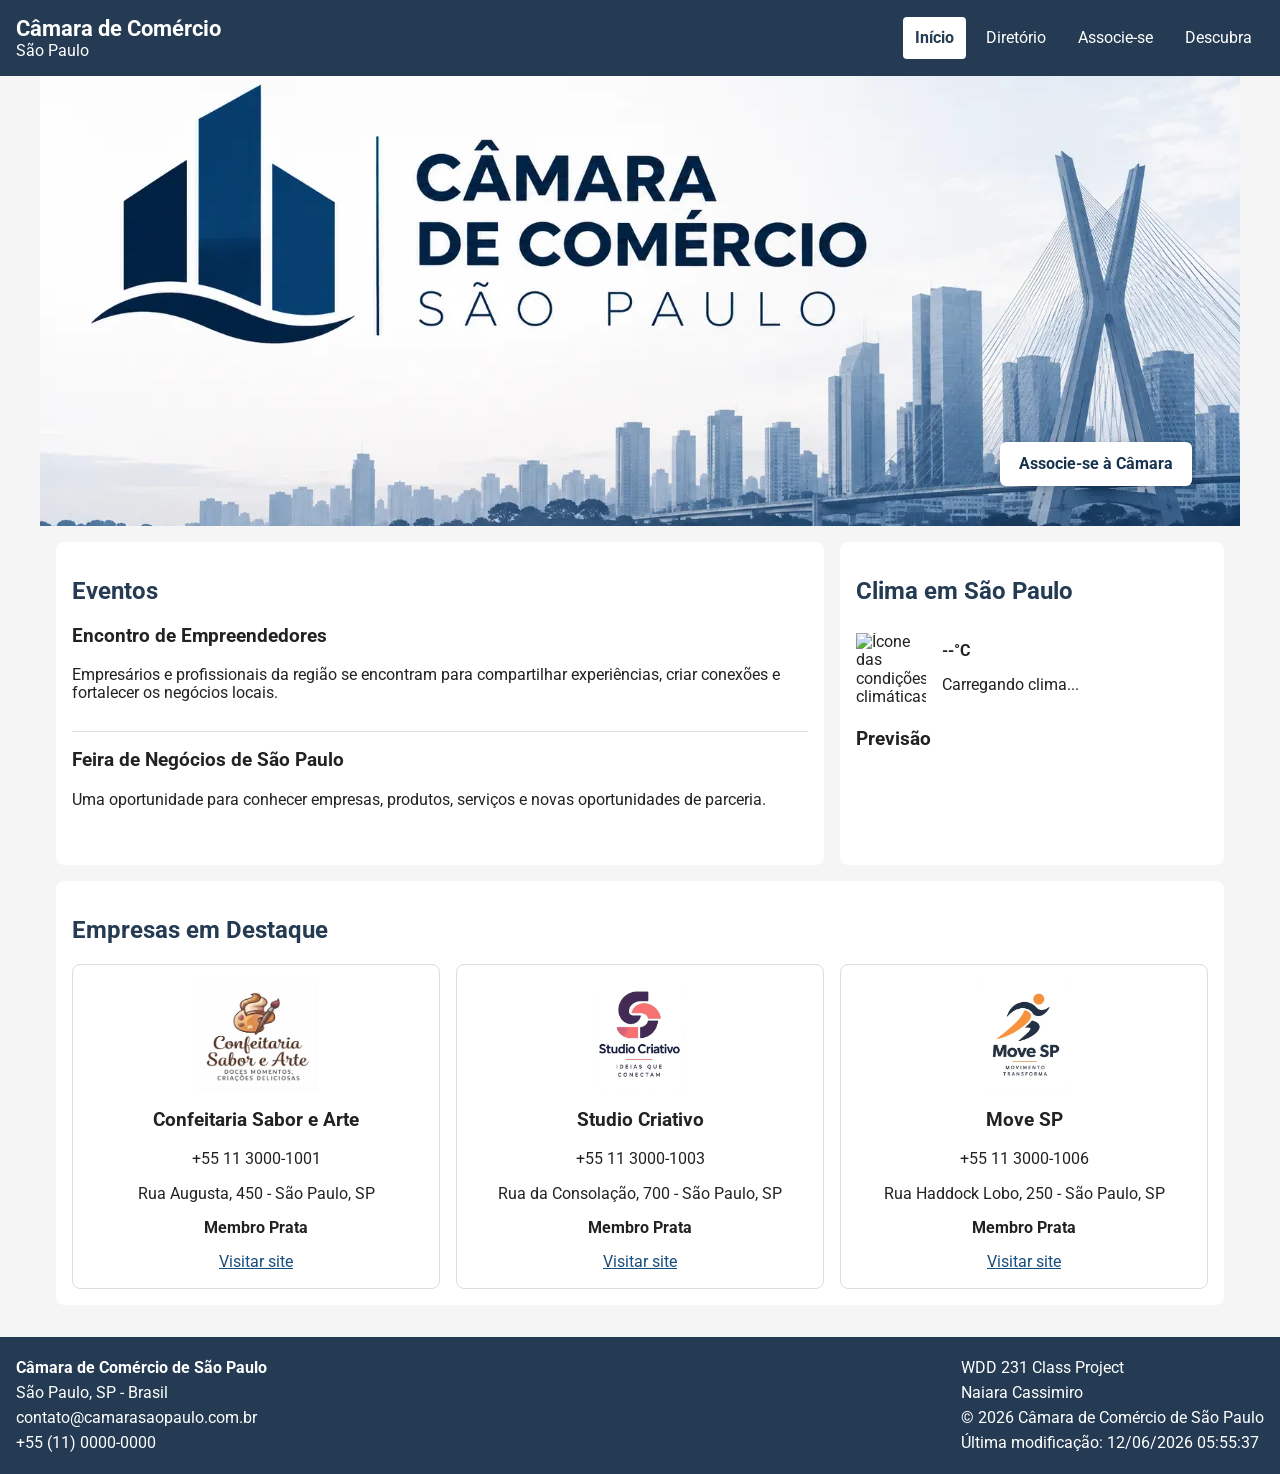
==== commit 0c42e1e4: "Corrige estrutura HTML da pagina inicial" ====
--- a/camara/index.html
+++ b/camara/index.html
@@ -46,12 +46,14 @@
             <span class="brand-city">São Paulo</span>
         </div>
 
-        <button id="menu" aria-label="Abrir menu de navegação"></button>
+        <button id="menu" type="button" aria-label="Abrir menu de navegação"></button>
 
-        <nav id="navigation">
+        <nav id="navigation" aria-label="Navegação principal">
             <ul>
                 <li>
-                    <a href="index.html" class="active">Início</a>
+                    <a href="index.html" class="active" aria-current="page">
+                        Início
+                    </a>
                 </li>
                 <li>
                     <a href="diretorio.html">Diretório</a>
@@ -84,7 +86,7 @@
         </section>
 
         <!-- EVENTOS E CLIMA -->
-        <section class="home-content">
+        <div class="home-content">
 
             <!-- EVENTOS -->
             <section class="events">
@@ -140,22 +142,20 @@
 
                     <h3>Previsão</h3>
 
-                    <div id="forecast-container">
-                    </div>
+                    <div id="forecast-container"></div>
 
                 </div>
 
             </section>
 
-        </section>
+        </div>
 
         <!-- EMPRESAS EM DESTAQUE -->
         <section class="spotlights">
 
             <h2>Empresas em Destaque</h2>
 
-            <div id="spotlight-container">
-            </div>
+            <div id="spotlight-container"></div>
 
         </section>
 
@@ -169,9 +169,7 @@
             </p>
 
             <p>São Paulo, SP - Brasil</p>
-
             <p>contato@camarasaopaulo.com.br</p>
-
             <p>+55 (11) 0000-0000</p>
         </div>
 
--- a/camara/estilos/home.css
+++ b/camara/estilos/home.css
@@ -103,15 +103,15 @@
     object-fit: cover;
 }
 
-/* Sobreposição usada apenas para posicionar o botão */
+/* Área de posicionamento do botão */
 
 .hero-content {
     position: absolute;
     inset: 0;
     display: flex;
-    justify-content: center;
-    align-items: center;
-    padding: 1rem;
+    justify-content: flex-end;
+    align-items: flex-end;
+    padding: 1.5rem;
 }
 
 /* Mantém o H1 acessível sem duplicar visualmente
@@ -137,6 +137,7 @@
     border-radius: 6px;
     text-decoration: none;
     font-weight: 700;
+    box-shadow: 0 2px 8px rgba(0, 0, 0, 0.18);
 }
 
 .cta-button:hover {
@@ -277,6 +278,10 @@
         height: 450px;
     }
 
+    .hero-content {
+        padding: 2.5rem 3rem;
+    }
+
     .home-content {
         grid-template-columns: 2fr 1fr;
     }
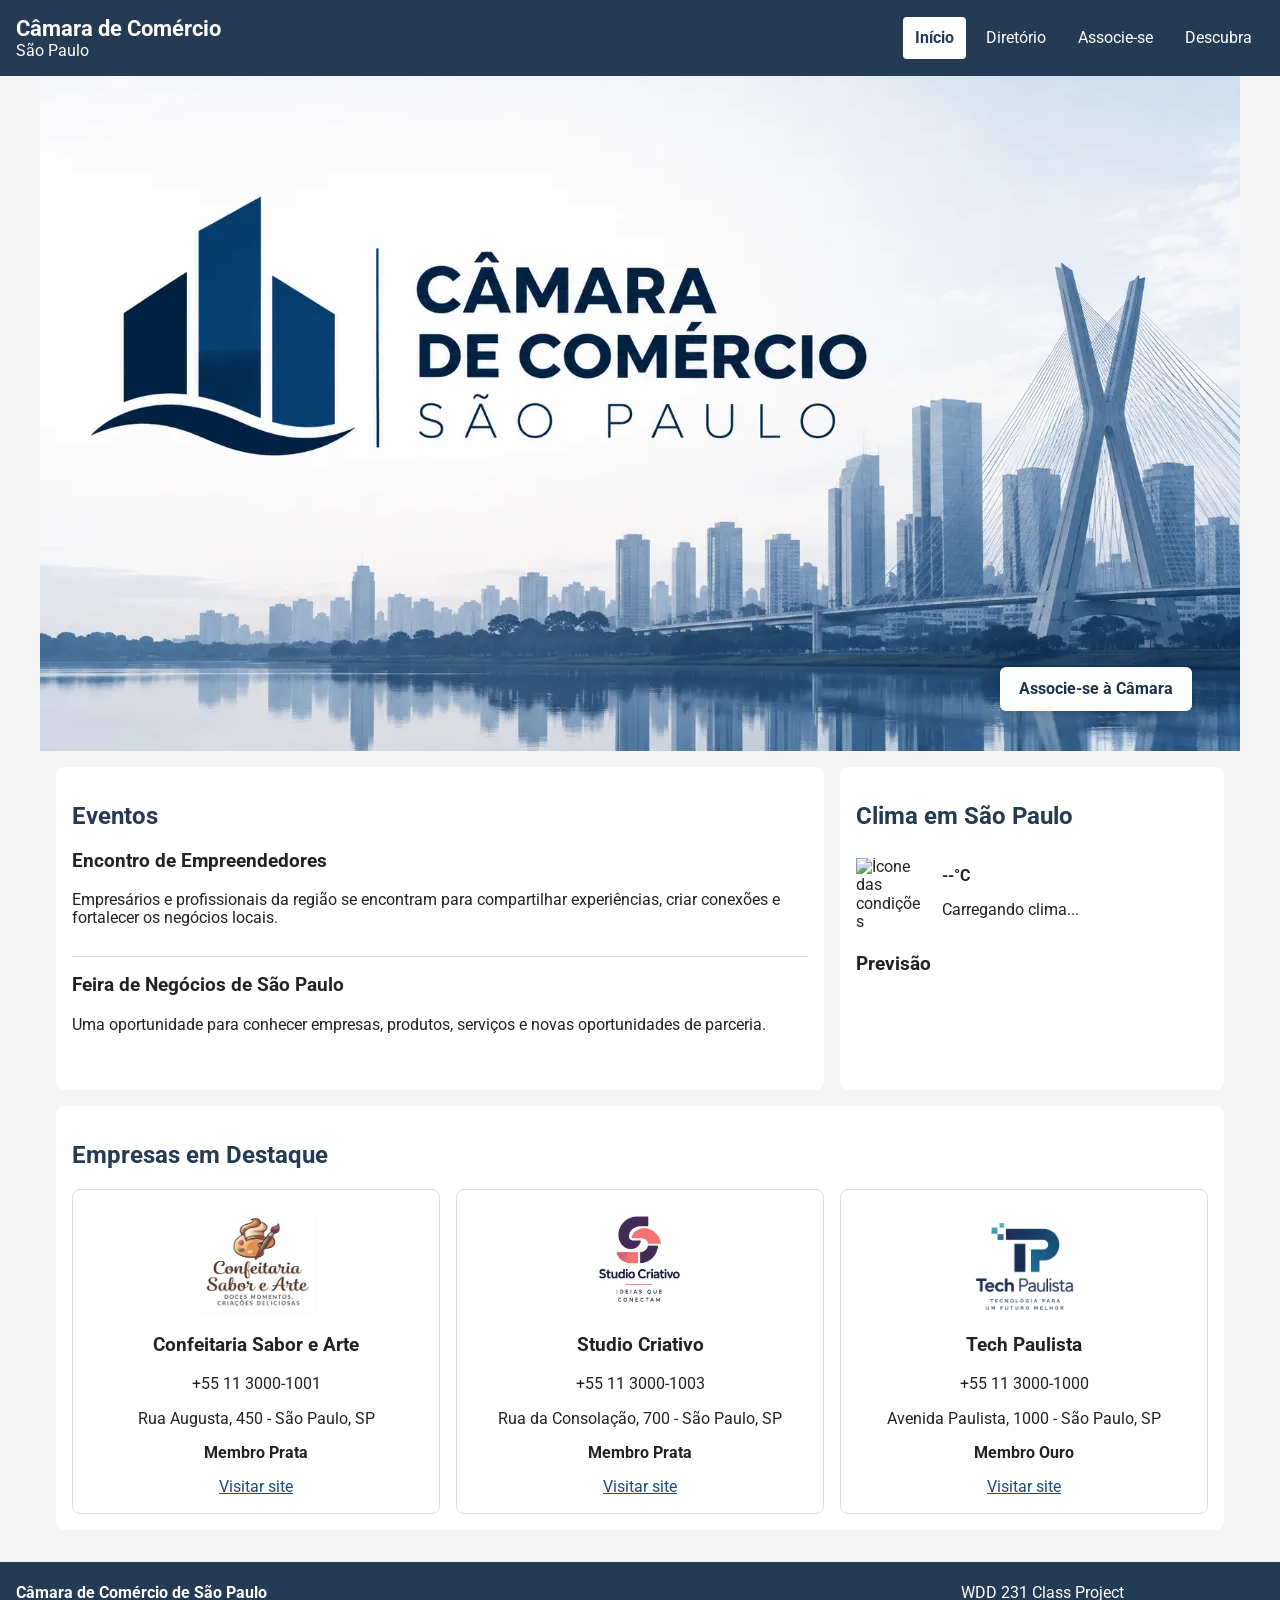
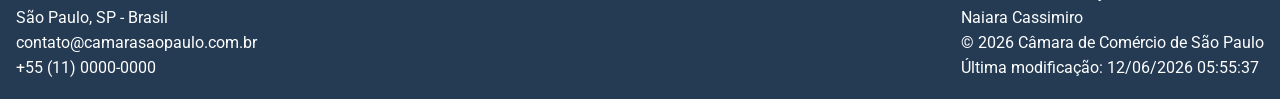
==== commit f614a354: "Semana 03 - Correção" ====
--- a/camara/index.html
+++ b/camara/index.html
@@ -29,8 +29,10 @@
     <meta property="og:description"
         content="Conheça empresas, eventos e oportunidades da Câmara de Comércio de São Paulo.">
     <meta property="og:type" content="website">
-    <meta property="og:image" content="https://naiara-cassimiro.github.io/wdd231/camara/imagens/chamber-social.webp">
-    <meta property="og:url" content="https://naiara-cassimiro.github.io/wdd231/camara/index.html">
+    <meta property="og:title" content="Câmara de Comércio de São Paulo | Negócios e Eventos">
+
+    <meta property="og:description"
+        content="Conheça empresas, eventos e oportunidades de negócios na Câmara de Comércio de São Paulo. Conecte-se e fortaleça sua rede de contatos.">
 
     <!-- JavaScript -->
     <script src="scripts/navigation.js" defer></script>
--- a/camara/estilos/home.css
+++ b/camara/estilos/home.css
@@ -2,8 +2,13 @@
     box-sizing: border-box;
 }
 
+html {
+    width: 100%;
+}
+
 body {
     margin: 0;
+    min-width: 0;
     font-family: "Roboto", sans-serif;
     background-color: #f5f5f5;
     color: #222;
@@ -22,11 +27,13 @@
 .brand {
     display: flex;
     flex-direction: column;
+    min-width: 0;
 }
 
 .brand-name {
     font-size: 1.4rem;
     font-weight: 700;
+    overflow-wrap: anywhere;
 }
 
 .brand-city {
@@ -71,8 +78,6 @@
     border-radius: 4px;
 }
 
-/* Wayfinding */
-
 #navigation a.active {
     background-color: white;
     color: #243b53;
@@ -84,7 +89,9 @@
 ========================= */
 
 main {
+    width: 100%;
     max-width: 1200px;
+    min-width: 0;
     margin: 0 auto;
 }
 
@@ -94,13 +101,13 @@
 
 .hero {
     position: relative;
+    min-width: 0;
 }
 
 .hero>img {
     display: block;
     width: 100%;
-    height: 350px;
-    object-fit: cover;
+    height: auto;
 }
 
 /* Área de posicionamento do botão */
@@ -112,6 +119,7 @@
     justify-content: flex-end;
     align-items: flex-end;
     padding: 1.5rem;
+    min-width: 0;
 }
 
 /* Mantém o H1 acessível sem duplicar visualmente
@@ -138,6 +146,11 @@
     text-decoration: none;
     font-weight: 700;
     box-shadow: 0 2px 8px rgba(0, 0, 0, 0.18);
+    max-width: 100%;
+    min-width: 0;
+    white-space: normal;
+    overflow-wrap: anywhere;
+    text-align: center;
 }
 
 .cta-button:hover {
@@ -150,9 +163,10 @@
 
 .home-content {
     display: grid;
-    grid-template-columns: 1fr;
+    grid-template-columns: minmax(0, 1fr);
     gap: 1rem;
     padding: 1rem;
+    min-width: 0;
 }
 
 .events,
@@ -161,6 +175,8 @@
     background-color: white;
     padding: 1rem;
     border-radius: 8px;
+    min-width: 0;
+    overflow-wrap: anywhere;
 }
 
 .events h2,
@@ -173,6 +189,7 @@
     border-bottom: 1px solid #ddd;
     padding-bottom: 0.75rem;
     margin-bottom: 0.75rem;
+    min-width: 0;
 }
 
 .events article:last-child {
@@ -183,11 +200,13 @@
     display: flex;
     align-items: center;
     gap: 1rem;
+    min-width: 0;
 }
 
 .current-weather img {
     width: 70px;
     height: 70px;
+    flex-shrink: 0;
 }
 
 .forecast {
@@ -196,6 +215,7 @@
 
 #forecast-container {
     display: grid;
+    grid-template-columns: minmax(0, 1fr);
     gap: 0.5rem;
 }
 
@@ -209,7 +229,7 @@
 
 #spotlight-container {
     display: grid;
-    grid-template-columns: 1fr;
+    grid-template-columns: minmax(0, 1fr);
     gap: 1rem;
 }
 
@@ -218,6 +238,8 @@
     border-radius: 8px;
     padding: 1rem;
     text-align: center;
+    min-width: 0;
+    overflow-wrap: anywhere;
 }
 
 .spotlight-card img {
@@ -246,6 +268,24 @@
 
 footer p {
     margin: 0.4rem 0;
+    overflow-wrap: anywhere;
+}
+
+/* =========================
+   MOBILE
+========================= */
+
+@media screen and (max-width: 767px) {
+
+    .hero-content {
+        padding: 0.5rem;
+    }
+
+    .cta-button {
+        font-size: 0.85rem;
+        padding: 0.6rem 0.75rem;
+        line-height: 1.3;
+    }
 }
 
 /* =========================
@@ -275,7 +315,8 @@
     }
 
     .hero>img {
-        height: 450px;
+        width: 100%;
+        height: auto;
     }
 
     .hero-content {
@@ -283,11 +324,11 @@
     }
 
     .home-content {
-        grid-template-columns: 2fr 1fr;
+        grid-template-columns: minmax(0, 2fr) minmax(0, 1fr);
     }
 
     #spotlight-container {
-        grid-template-columns: repeat(3, 1fr);
+        grid-template-columns: repeat(3, minmax(0, 1fr));
     }
 
     footer {
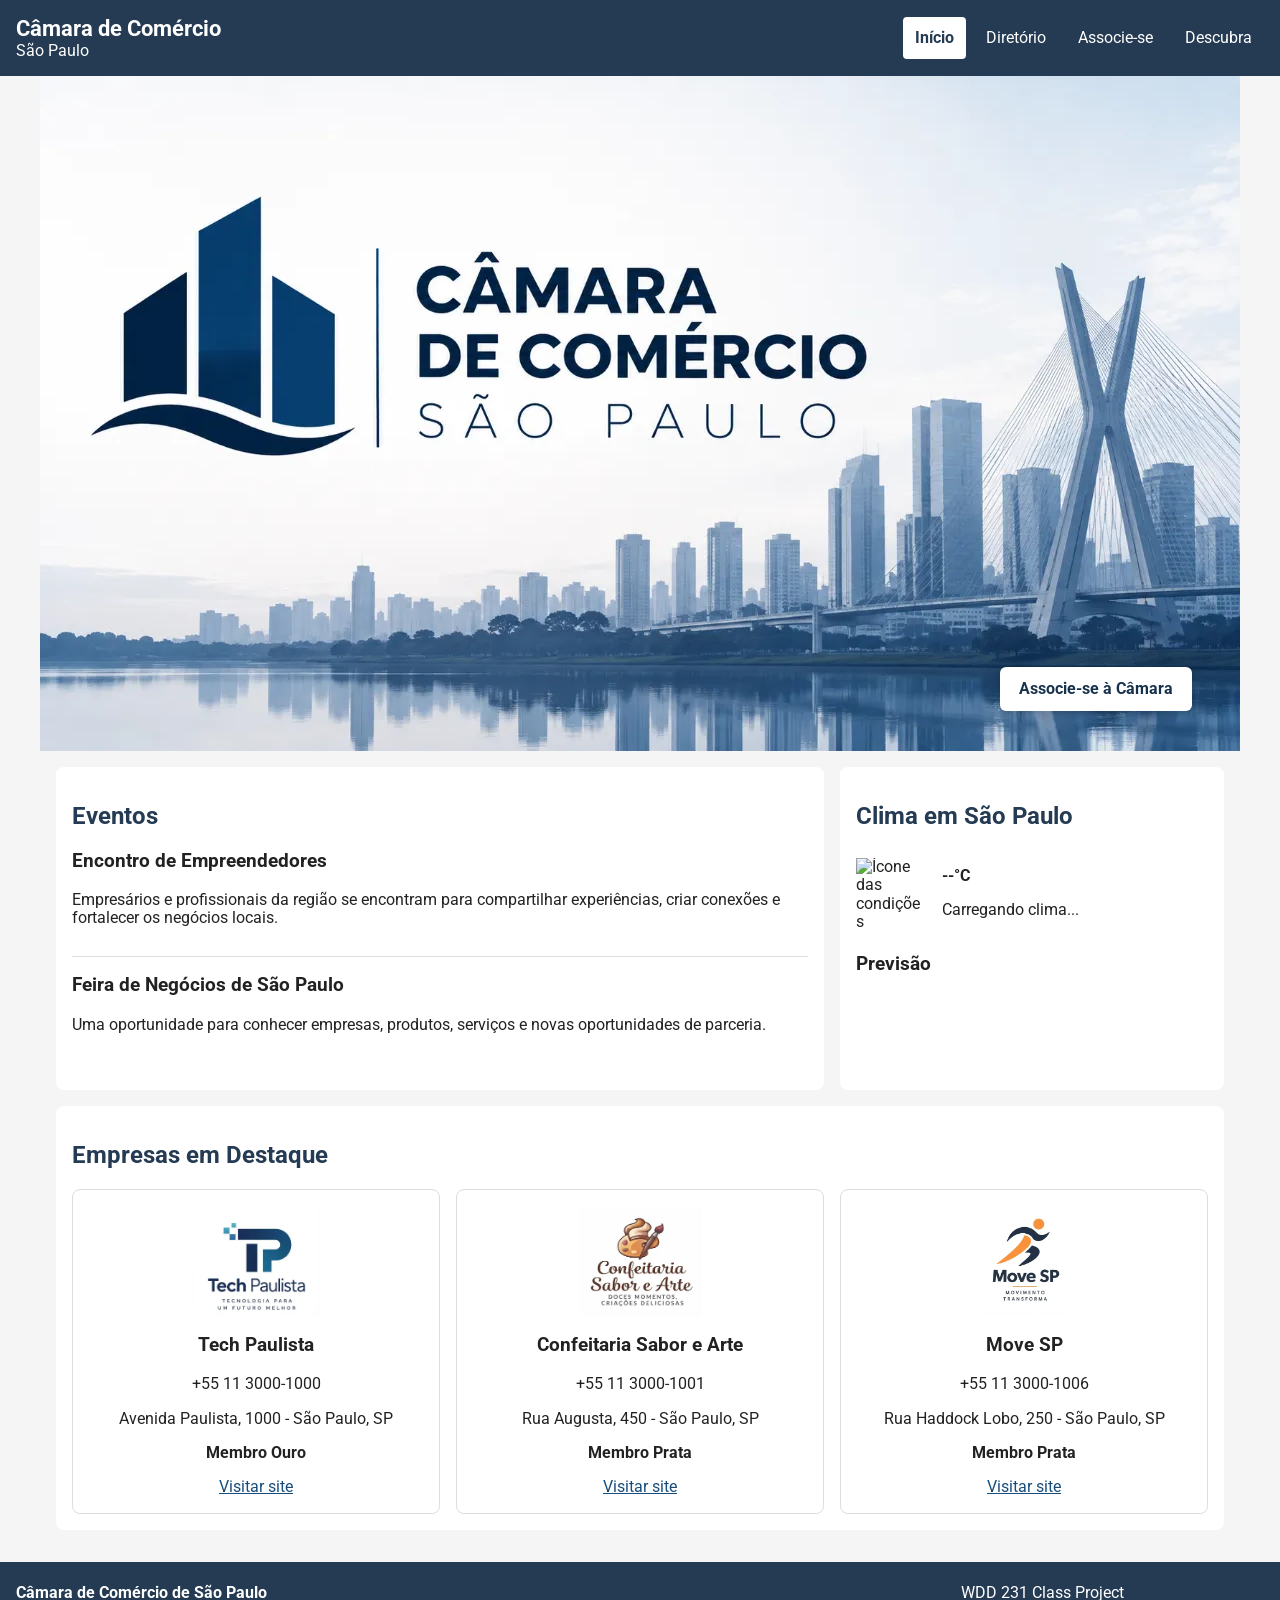
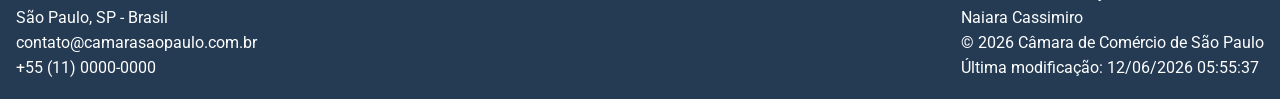
==== commit 8ecbea56: "Semana 03 - Correção" ====
--- a/camara/index.html
+++ b/camara/index.html
@@ -25,12 +25,9 @@
     <link rel="stylesheet" href="estilos/home.css">
 
     <!-- Open Graph -->
-    <meta property="og:title" content="Câmara de Comércio de São Paulo">
-    <meta property="og:description"
-        content="Conheça empresas, eventos e oportunidades da Câmara de Comércio de São Paulo.">
+
     <meta property="og:type" content="website">
     <meta property="og:title" content="Câmara de Comércio de São Paulo | Negócios e Eventos">
-
     <meta property="og:description"
         content="Conheça empresas, eventos e oportunidades de negócios na Câmara de Comércio de São Paulo. Conecte-se e fortaleça sua rede de contatos.">
 
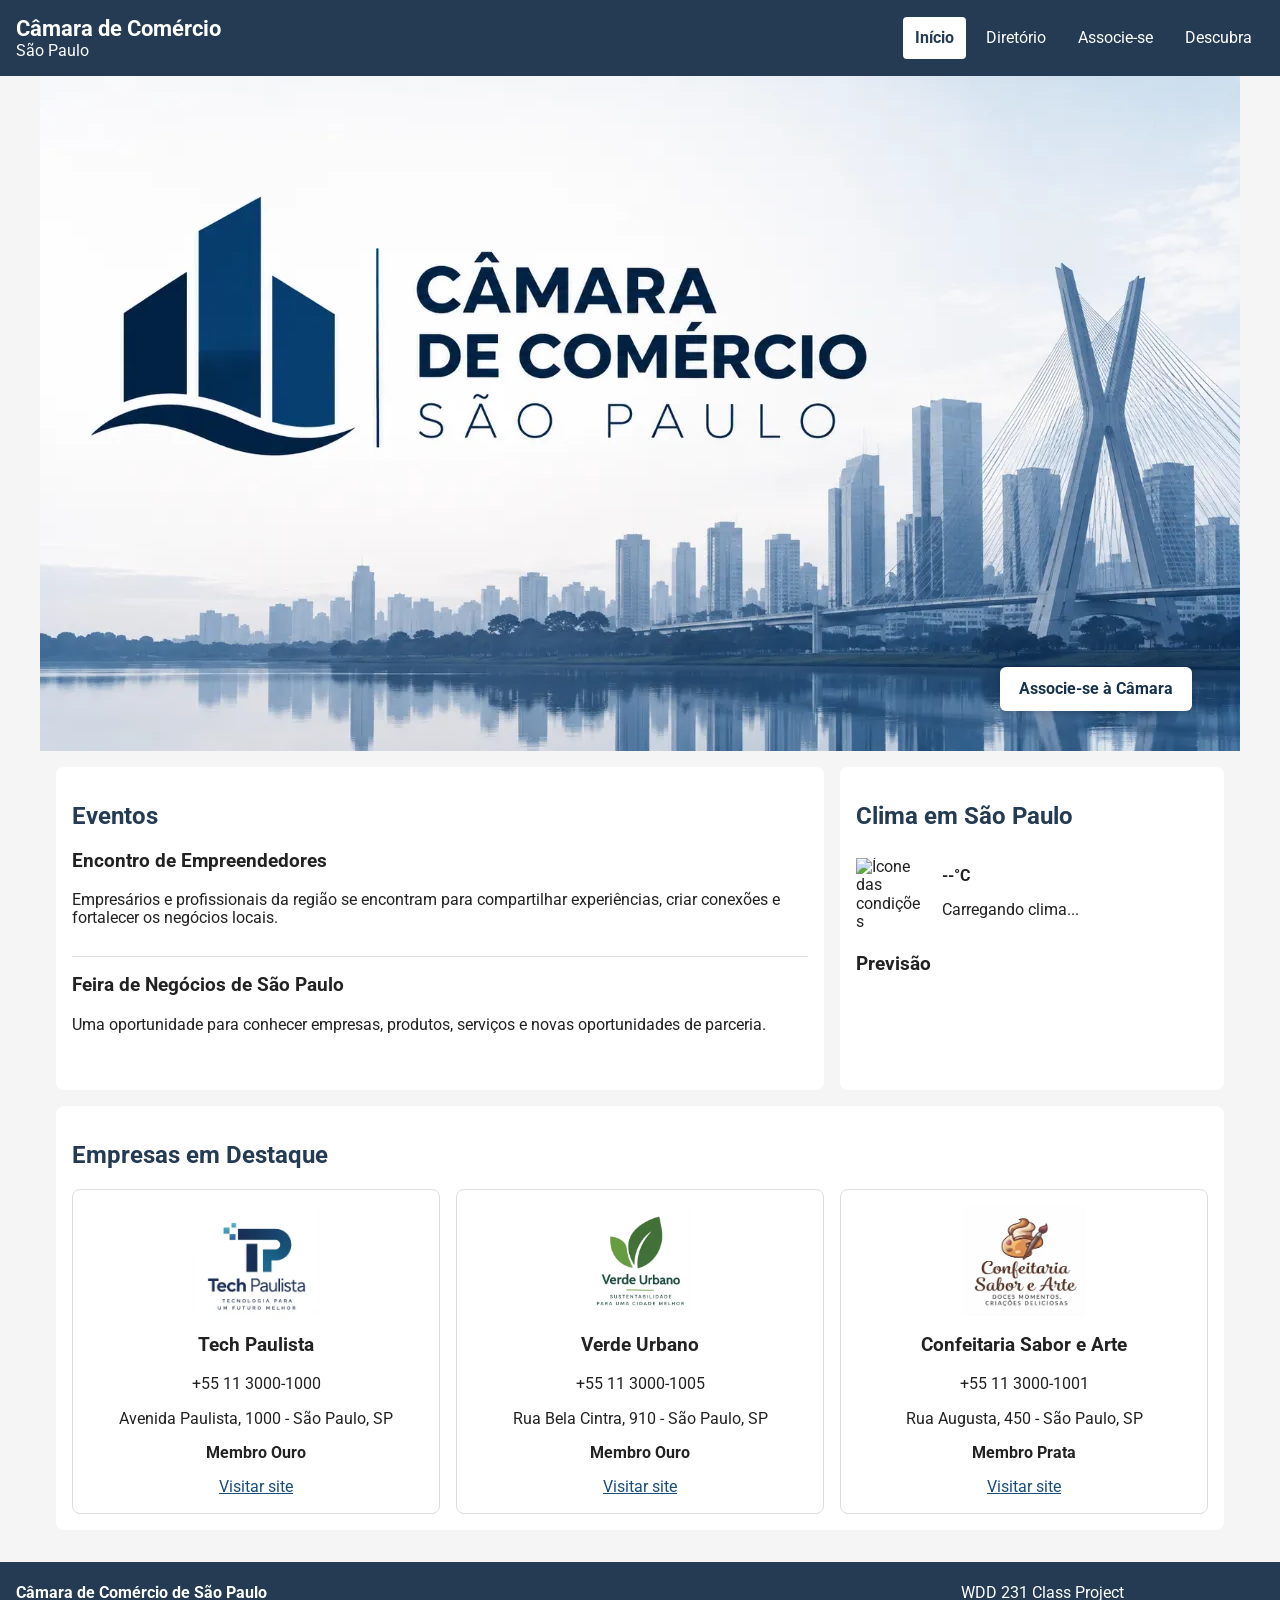
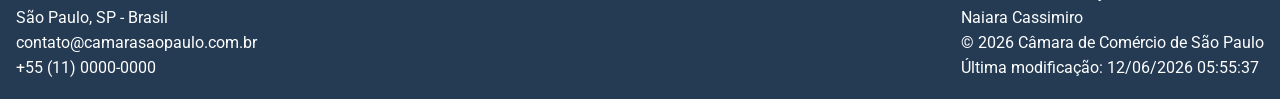
==== commit 7e102887: "Semana 03 - Correção" ====
--- a/camara/index.html
+++ b/camara/index.html
@@ -25,11 +25,16 @@
     <link rel="stylesheet" href="estilos/home.css">
 
     <!-- Open Graph -->
-
-    <meta property="og:type" content="website">
     <meta property="og:title" content="Câmara de Comércio de São Paulo | Negócios e Eventos">
+
     <meta property="og:description"
         content="Conheça empresas, eventos e oportunidades de negócios na Câmara de Comércio de São Paulo. Conecte-se e fortaleça sua rede de contatos.">
+
+    <meta property="og:type" content="website">
+
+    <meta property="og:image" content="https://naiara-cassimiro.github.io/wdd231/camara/imagens/chamber-social.webp">
+
+    <meta property="og:url" content="https://naiara-cassimiro.github.io/wdd231/camara/">
 
     <!-- JavaScript -->
     <script src="scripts/navigation.js" defer></script>
